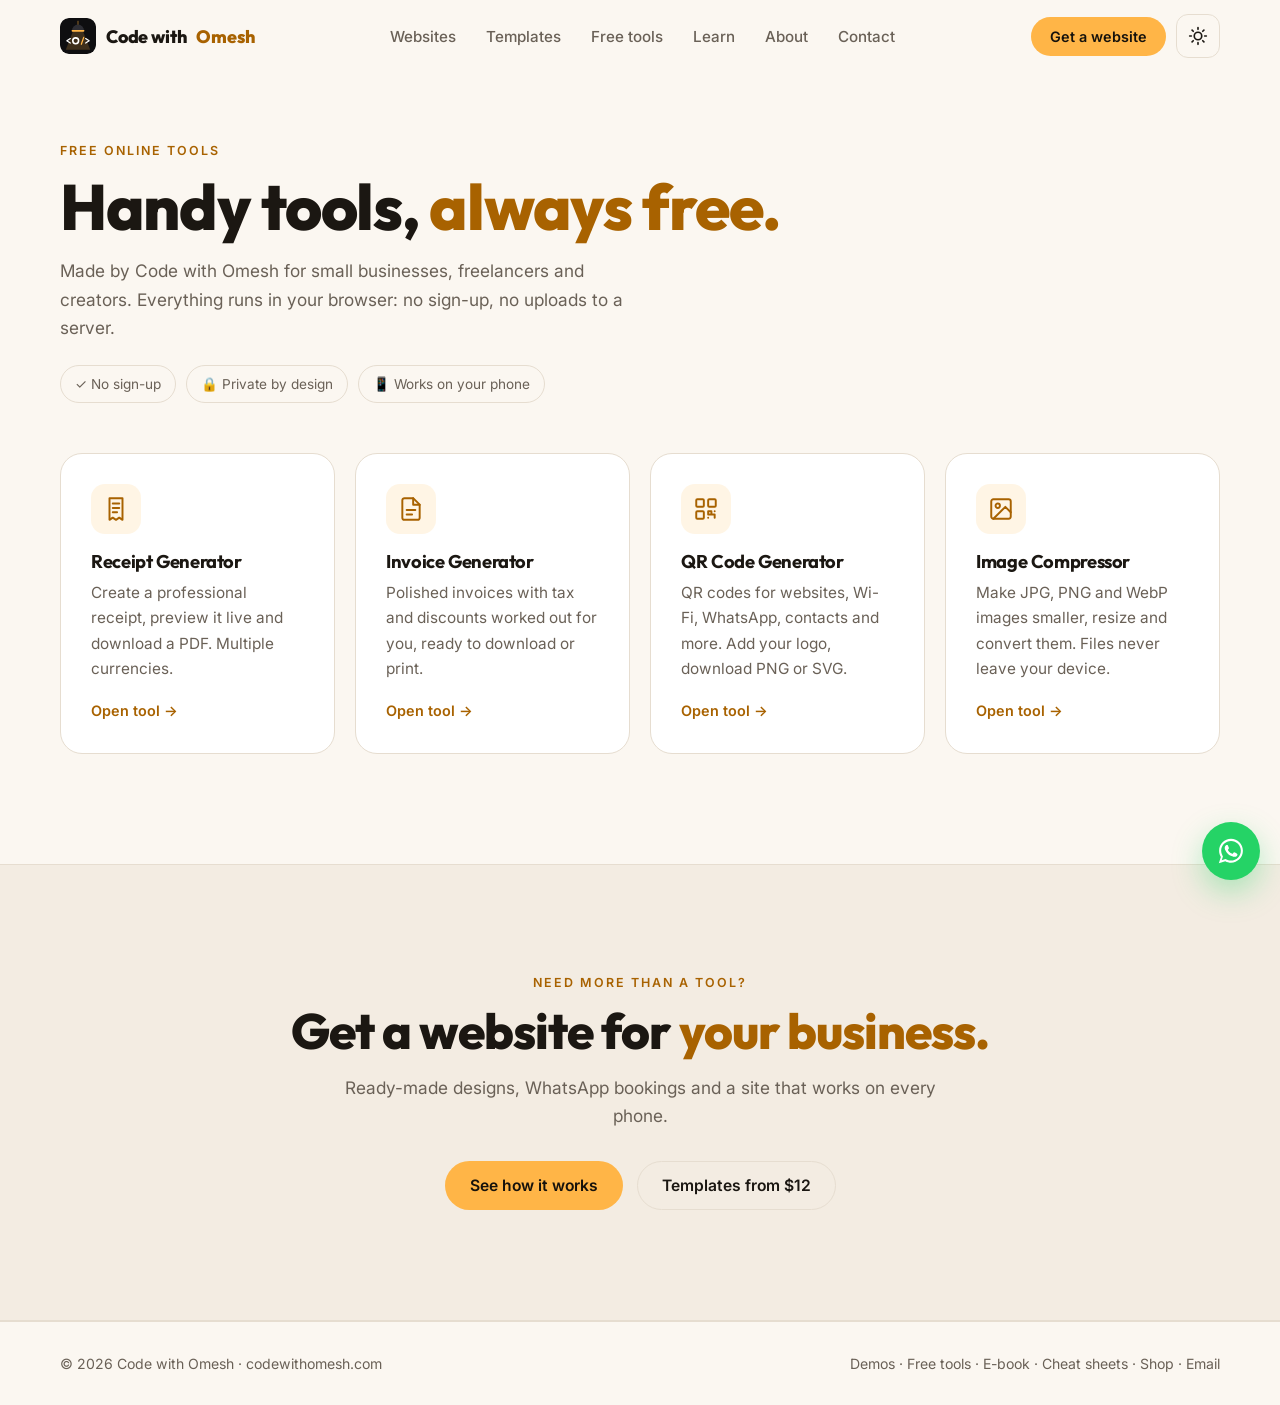
==== tools/index.html @ d41a7818 "Add Free tools section and /tools page Shared stylesheet and script for all pages (theme choice carr" ====
<!doctype html>
<html lang="en">
<head>
<meta charset="utf-8">
<meta name="viewport" content="width=device-width, initial-scale=1">
<title>Free Online Tools · Code with Omesh</title>
<meta name="description" content="Free online tools by Code with Omesh: receipt generator, invoice generator, QR code generator and image compressor. No sign-up, private by design.">
<link rel="canonical" href="https://codewithomesh.com/tools/">
<meta name="theme-color" content="#0E0E10">
<script src="/assets/theme-init.js"></script>
<link rel="icon" href="/assets/favicon.svg" type="image/svg+xml">
<link rel="icon" href="/assets/favicon-32.png" sizes="32x32" type="image/png">
<link rel="apple-touch-icon" href="/assets/apple-touch-icon-180.png">
<meta property="og:type" content="website">
<meta property="og:site_name" content="Code with Omesh">
<meta property="og:url" content="https://codewithomesh.com/tools/">
<meta property="og:title" content="Free Online Tools · Code with Omesh">
<meta property="og:description" content="Receipt, invoice and QR code generators and an image compressor. Free, no sign-up, private by design.">
<meta property="og:image" content="https://codewithomesh.com/assets/og-image.png">
<meta property="og:image:width" content="1200">
<meta property="og:image:height" content="630">
<meta name="twitter:card" content="summary_large_image">
<link rel="preconnect" href="https://fonts.googleapis.com">
<link rel="preconnect" href="https://fonts.gstatic.com" crossorigin>
<link href="https://fonts.googleapis.com/css2?family=Outfit:wght@500;600;700;800&family=Inter:wght@400;500;600&family=JetBrains+Mono:wght@700&display=swap" rel="stylesheet">
<link rel="stylesheet" href="/assets/site.css">
</head>
<body>

<header class="nav" id="nav">
  <div class="wrap">
    <a class="brand" href="/"><img src="/assets/logo-icon.svg" alt="" width="36" height="36">Code with <span class="amber">Omesh</span></a>
    <ul id="menu">
      <li><a href="/#websites">Websites</a></li>
      <li><a href="/#templates">Templates</a></li>
      <li><a href="/tools/" aria-current="page">Free tools</a></li>
      <li><a href="/#learn">Learn</a></li>
      <li><a href="/#about">About</a></li>
      <li><a href="/#contact">Contact</a></li>
    </ul>
    <div class="nav-end">
      <a class="btn primary" href="https://wa.me/94707002554?text=Hi%20Omesh!%20I'd%20like%20a%20website." target="_blank" rel="noopener">Get a website</a>
      <button class="theme-btn" id="themeBtn" type="button" aria-label="Switch to light mode">
        <svg class="moon" viewBox="0 0 24 24" fill="none" stroke="currentColor" stroke-width="2" stroke-linecap="round" stroke-linejoin="round"><path d="M21 12.8A9 9 0 1 1 11.2 3a7 7 0 0 0 9.8 9.8z"/></svg>
        <svg class="sun" viewBox="0 0 24 24" fill="none" stroke="currentColor" stroke-width="2" stroke-linecap="round"><circle cx="12" cy="12" r="4.5"/><path d="M12 2v2M12 20v2M4.9 4.9l1.4 1.4M17.7 17.7l1.4 1.4M2 12h2M20 12h2M4.9 19.1l1.4-1.4M17.7 6.3l1.4-1.4"/></svg>
      </button>
      <button class="burger" id="burger" aria-label="Open menu" aria-expanded="false" aria-controls="menu">☰</button>
    </div>
  </div>
</header>

<main id="top">
<section class="page-head">
  <div class="wrap">
    <div class="eyebrow">Free online tools</div>
    <h1>Handy tools, <span class="amber">always free.</span></h1>
    <p class="lead">Made by Code with Omesh for small businesses, freelancers and creators. Everything runs in your browser: no sign-up, no uploads to a server.</p>
    <div class="badges"><span class="chip">✓ No sign-up</span><span class="chip">🔒 Private by design</span><span class="chip">📱 Works on your phone</span></div>
  </div>
</section>
<section style="padding-top:20px">
  <div class="wrap">
    <div class="grid4" style="margin-top:0">
      <a class="card tool reveal" href="/tools/receipt-generator/" style="transition-delay:0.00s">
        <div class="ic"><svg viewBox="0 0 24 24" fill="none" stroke="currentColor" stroke-width="1.8" stroke-linecap="round" stroke-linejoin="round"><path d="M6 2h12v20l-3-2-3 2-3-2-3 2z"/><path d="M9 7h6M9 11h6M9 15h4"/></svg></div>
        <h3>Receipt Generator</h3><p>Create a professional receipt, preview it live and download a PDF. Multiple currencies.</p><span class="go">Open tool →</span>
      </a>
      <a class="card tool reveal" href="/tools/invoice-generator/" style="transition-delay:0.06s">
        <div class="ic"><svg viewBox="0 0 24 24" fill="none" stroke="currentColor" stroke-width="1.8" stroke-linecap="round" stroke-linejoin="round"><path d="M14 2H6a2 2 0 0 0-2 2v16a2 2 0 0 0 2 2h12a2 2 0 0 0 2-2V8z"/><path d="M14 2v6h6M8 13h8M8 17h5"/></svg></div>
        <h3>Invoice Generator</h3><p>Polished invoices with tax and discounts worked out for you, ready to download or print.</p><span class="go">Open tool →</span>
      </a>
      <a class="card tool reveal" href="/tools/qr-code-generator/" style="transition-delay:0.12s">
        <div class="ic"><svg viewBox="0 0 24 24" fill="none" stroke="currentColor" stroke-width="1.8" stroke-linecap="round" stroke-linejoin="round"><rect x="3" y="3" width="7" height="7" rx="1"/><rect x="14" y="3" width="7" height="7" rx="1"/><rect x="3" y="14" width="7" height="7" rx="1"/><path d="M14 14h3v3h-3zM20 14v.01M14 20h.01M17 17h3v3"/></svg></div>
        <h3>QR Code Generator</h3><p>QR codes for websites, Wi-Fi, WhatsApp, contacts and more. Add your logo, download PNG or SVG.</p><span class="go">Open tool →</span>
      </a>
      <a class="card tool reveal" href="/tools/image-compressor/" style="transition-delay:0.18s">
        <div class="ic"><svg viewBox="0 0 24 24" fill="none" stroke="currentColor" stroke-width="1.8" stroke-linecap="round" stroke-linejoin="round"><rect x="3" y="3" width="18" height="18" rx="2"/><circle cx="9" cy="9" r="2"/><path d="m21 15-5-5L5 21"/></svg></div>
        <h3>Image Compressor</h3><p>Make JPG, PNG and WebP images smaller, resize and convert them. Files never leave your device.</p><span class="go">Open tool →</span>
      </a>
    </div>
  </div>
</section>
<section class="alt" style="text-align:center">
  <div class="wrap">
    <div class="eyebrow">Need more than a tool?</div>
    <h2>Get a website for <span class="amber">your business.</span></h2>
    <p class="lead" style="margin-inline:auto">Ready-made designs, WhatsApp bookings and a site that works on every phone.</p>
    <div style="display:flex;gap:14px;justify-content:center;flex-wrap:wrap;margin-top:30px">
      <a class="btn primary" href="/#websites">See how it works</a>
      <a class="btn ghost" href="/#templates">Templates from $12</a>
    </div>
  </div>
</section>
</main>

<footer>
  <div class="wrap">
    <span>© <span id="yr">2026</span> Code with Omesh · codewithomesh.com</span>
    <span><a href="https://templates.codewithomesh.com/">Demos</a> · <a href="/tools/">Free tools</a> · <a href="/#ebook">E-book</a> · <a href="/#cheat-sheets">Cheat sheets</a> · <a href="https://codewithomesh.gumroad.com/">Shop</a> · <a href="mailto:codewithomesh@gmail.com">Email</a></span>
  </div>
</footer>

<a class="fab" href="https://wa.me/94707002554?text=Hi%20Omesh!" target="_blank" rel="noopener" aria-label="Chat on WhatsApp"><svg viewBox="0 0 32 32"><path fill="#fff" d="M16 3C9 3 3.3 8.6 3.3 15.6c0 2.4.7 4.7 1.9 6.7L3 29l6.9-2.2c1.9 1 4 1.6 6.1 1.6 7 0 12.7-5.7 12.7-12.7S23 3 16 3zm0 23.2c-1.9 0-3.8-.5-5.4-1.5l-.4-.2-4.1 1.3 1.3-4-.3-.4a10.4 10.4 0 0 1-1.6-5.6C5.5 9.9 10.2 5.3 16 5.3s10.5 4.6 10.5 10.4S21.8 26.2 16 26.2zm5.8-7.8c-.3-.2-1.9-.9-2.2-1-.3-.1-.5-.2-.7.2-.2.3-.8 1-1 1.2-.2.2-.4.2-.7.1-.3-.2-1.3-.5-2.6-1.6-1-.9-1.6-1.9-1.8-2.2-.2-.3 0-.5.1-.7l.5-.6c.2-.2.2-.3.3-.6.1-.2 0-.4 0-.6l-1-2.4c-.3-.6-.5-.5-.7-.5h-.6c-.2 0-.6.1-.9.4-.3.3-1.2 1.1-1.2 2.8s1.2 3.2 1.4 3.5c.2.2 2.4 3.6 5.7 5 .8.3 1.4.5 1.9.7.8.2 1.5.2 2.1.1.6-.1 1.9-.8 2.2-1.5.3-.8.3-1.4.2-1.5-.1-.2-.3-.3-.6-.4z"/></svg></a>

<script src="/assets/site.js"></script>
</body>
</html>
---- assets/site.css ----
/* Code with Omesh: shared styles for codewithomesh.com and /tools/ */
/* Dark is the default; light comes from the visitor's device setting or the ☀️/🌙 toggle */
:root {
  color-scheme: dark;
  --bg: #0E0E10; --bg2: #151518; --card: #1A1A1F; --line: #2A2A31; --line-strong: #3A3A44;
  --ink: #F6F3EE; --muted: #A9A49C; --amber: #FFB547; --deep: #F2A93B; --cream: #FFF4DC;
  --accent: #FFB547; --teal: #2EC4B6; --nav-bg: rgba(14,14,16,.82); --lamp-ink: #FFFFFF;
  --shadow: 0 40px 80px rgba(0,0,0,.55);
  --display: "Outfit", system-ui, sans-serif; --sans: "Inter", system-ui, sans-serif;
}
@media (prefers-color-scheme: light) {
  :root:not([data-theme="dark"]) {
    color-scheme: light;
    --bg: #FBF7F1; --bg2: #F3ECE2; --card: #FFFFFF; --line: #E6DDD0; --line-strong: #CFC3B2;
    --ink: #1B1712; --muted: #6A6157; --accent: #A86200; --teal: #0B7F75; --nav-bg: rgba(251,247,241,.86); --lamp-ink: #1B1712;
    --shadow: 0 30px 60px rgba(60,40,10,.22);
  }
}
:root[data-theme="light"] {
  color-scheme: light;
  --bg: #FBF7F1; --bg2: #F3ECE2; --card: #FFFFFF; --line: #E6DDD0; --line-strong: #CFC3B2;
  --ink: #1B1712; --muted: #6A6157; --accent: #A86200; --teal: #0B7F75; --nav-bg: rgba(251,247,241,.86); --lamp-ink: #1B1712;
  --shadow: 0 30px 60px rgba(60,40,10,.22);
}
* { box-sizing: border-box; margin: 0; }
html { scroll-behavior: smooth; }
body { background: var(--bg); color: var(--ink); font: 400 1rem/1.65 var(--sans); -webkit-font-smoothing: antialiased; overflow-x: hidden; }
a { color: inherit; }
img { display: block; max-width: 100%; height: auto; }
.wrap { width: min(1160px, 100% - 40px); margin-inline: auto; }
h1, h2, h3 { font-family: var(--display); line-height: 1.08; letter-spacing: -.02em; }
h2 { font-size: clamp(2rem, 4.6vw, 3.1rem); font-weight: 800; }
.eyebrow { font: 600 .78rem var(--sans); letter-spacing: .16em; text-transform: uppercase; color: var(--accent); margin-bottom: 14px; }
.lead { color: var(--muted); font-size: 1.08rem; max-width: 600px; margin-top: 16px; }
.amber { color: var(--accent); }
section { padding: 110px 0; overflow-x: clip; }
.btn { display: inline-flex; align-items: center; gap: 10px; padding: 14px 24px; border-radius: 40px; font: 600 .98rem var(--sans); text-decoration: none; border: 1.5px solid transparent; transition: transform .2s, background .2s, border-color .2s; cursor: pointer; }
.btn:hover { transform: translateY(-2px); }
.btn.primary { background: var(--amber); color: #16120C; }
.btn.primary:hover { background: #FFC46C; }
.btn.ghost { border-color: var(--line); color: var(--ink); }
.btn.ghost:hover { border-color: var(--amber); }
.btn.wa { background: #25D366; color: #06210F; }
.btn svg { width: 18px; height: 18px; flex: none; }

/* nav */
header.nav { position: sticky; top: 0; z-index: 50; background: var(--nav-bg); backdrop-filter: blur(12px); -webkit-backdrop-filter: blur(12px); border-bottom: 1px solid transparent; transition: border-color .3s; }
header.nav.scrolled { border-color: var(--line); }
.nav .wrap { display: flex; align-items: center; justify-content: space-between; height: 72px; gap: 20px; }
.brand { display: flex; align-items: center; gap: 10px; font: 800 1.12rem var(--display); text-decoration: none; letter-spacing: -.01em; white-space: nowrap; }
.brand img { width: 36px; height: 36px; border-radius: 9px; }
.nav ul { display: flex; gap: 30px; list-style: none; padding: 0; }
.nav ul a { text-decoration: none; color: var(--muted); font-weight: 500; font-size: .95rem; transition: color .2s; }
.nav ul a:hover { color: var(--ink); }
.nav .btn { padding: 10px 18px; font-size: .9rem; }
.theme-btn { background: none; border: 1px solid var(--line); color: var(--ink); width: 44px; height: 44px; border-radius: 12px; cursor: pointer; display: grid; place-items: center; flex: none; transition: border-color .2s; }
.theme-btn:hover { border-color: var(--accent); }
.theme-btn svg { width: 20px; height: 20px; }
.theme-btn .sun { display: none; }
:root[data-theme="light"] .theme-btn .sun { display: block; } :root[data-theme="light"] .theme-btn .moon { display: none; }
.nav-end { display: flex; align-items: center; gap: 10px; }
.burger { display: none; background: none; border: 1px solid var(--line); color: var(--ink); width: 44px; height: 44px; border-radius: 12px; font-size: 1.2rem; cursor: pointer; }

/* hero */
.hero { padding: 70px 0 90px; position: relative; }
.hero .wrap { display: grid; grid-template-columns: 1.05fr .95fr; gap: 40px; align-items: center; }
.hero h1 { font-size: clamp(2.7rem, 6.6vw, 5rem); font-weight: 800; }
.hero .lead { font-size: 1.15rem; }
.hero .actions { display: flex; gap: 14px; flex-wrap: wrap; margin-top: 34px; }
.hero .chips { display: flex; gap: 10px; flex-wrap: wrap; margin-top: 34px; }
.chip { border: 1px solid var(--line); padding: 7px 14px; border-radius: 30px; font-size: .85rem; color: var(--muted); }
.lamp { position: relative; width: 100%; max-width: 500px; margin-inline: auto; aspect-ratio: 1; }
.lamp svg { width: 100%; height: 100%; overflow: visible; }
.lamp .w { stroke: var(--lamp-ink); }
.lamp .beam { transform-origin: 400px 244px; animation: glow 5s ease-in-out infinite; }
@keyframes glow { 0%, 100% { opacity: .92; } 50% { opacity: 1; } 52% { opacity: .78; } 54% { opacity: 1; } }

/* cards & grids */
.grid3 { display: grid; grid-template-columns: repeat(3, minmax(0, 1fr)); gap: 22px; margin-top: 50px; }
.card { background: var(--card); border: 1px solid var(--line); border-radius: 22px; padding: 30px; }
.card h3 { font-size: 1.3rem; margin: 18px 0 8px; }
.card p { color: var(--muted); font-size: .96rem; }
.ic { width: 50px; height: 50px; border-radius: 14px; display: grid; place-items: center; background: rgba(255,181,71,.14); color: var(--accent); font-size: 1.4rem; }
.steps { counter-reset: s; }
.steps .card h3::before { counter-increment: s; content: "0" counter(s); display: block; font: 700 .85rem "JetBrains Mono", monospace; color: var(--accent); margin-bottom: 10px; }
.split { display: flex; justify-content: space-between; align-items: flex-end; gap: 30px; flex-wrap: wrap; }
.alt { background: var(--bg2); border-block: 1px solid var(--line); }

/* templates */
.tpl { background: var(--card); border: 1px solid var(--line); border-radius: 20px; overflow: hidden; display: flex; flex-direction: column; transition: transform .35s, border-color .3s; }
.tpl:hover { transform: translateY(-6px); border-color: var(--line-strong); }
.tpl img { aspect-ratio: 16/9; width: 100%; object-fit: cover; }
.tpl .body { padding: 20px 22px 22px; display: flex; flex-direction: column; gap: 4px; flex: 1; }
.tpl h3 { font-size: 1.15rem; }
.tpl p { color: var(--muted); font-size: .9rem; }
.tpl .row { display: flex; gap: 10px; margin-top: auto; padding-top: 16px; }
.tpl .row a { flex: 1; justify-content: center; padding: 11px 14px; font-size: .88rem; }

/* free tools */
.grid4 { display: grid; grid-template-columns: repeat(4, minmax(0, 1fr)); gap: 20px; margin-top: 50px; }
.tool { text-decoration: none; display: flex; flex-direction: column; transition: transform .35s, border-color .3s; }
.tool:hover { transform: translateY(-6px); border-color: var(--accent); }
.tool h3 { font-size: 1.15rem; }
.tool .ic svg { width: 26px; height: 26px; }
.tool .go { margin-top: auto; padding-top: 18px; font-weight: 600; font-size: .9rem; color: var(--accent); }
.badges { display: flex; gap: 10px; flex-wrap: wrap; margin-top: 22px; }
.page-head { padding: 70px 0 30px; }
.page-head h1 { font-size: clamp(2.4rem, 6vw, 4rem); font-weight: 800; }
@media (max-width: 1060px) { .grid4 { grid-template-columns: repeat(2, minmax(0, 1fr)); } }
@media (max-width: 560px) { .grid4 { grid-template-columns: 1fr; } }

/* book */
.book { display: grid; grid-template-columns: .8fr 1.2fr; gap: 60px; align-items: center; }
.book .cover { position: relative; max-width: 380px; margin-inline: auto; }
.book .cover img { border-radius: 10px; box-shadow: var(--shadow), 0 0 0 1px rgba(127,127,127,.12); transform: rotate(-3deg); transition: transform .4s; }
.book .cover:hover img { transform: rotate(0); }
.book .cover::before { content: ""; position: absolute; inset: -12% 0 10%; background: radial-gradient(circle at 50% 30%, rgba(255,181,71,.28), transparent 65%); z-index: -1; }
.book ul { list-style: none; padding: 0; margin: 24px 0 30px; display: grid; gap: 10px; }
.book li { display: flex; gap: 12px; color: var(--muted); }
.book li::before { content: "✓"; color: var(--accent); font-weight: 700; }
.price { font: 800 2.2rem var(--display); }
.price small { font: 500 .95rem var(--sans); color: var(--muted); margin-left: 8px; }

/* learn: e-book (amber) + cheat sheets (teal) */
.learn-head { text-align: center; margin-bottom: 70px; }
.learn-head .lead { margin-inline: auto; }
.book + .book { margin-top: 110px; }
.book.flip .cover { order: 2; }
.teal { color: var(--teal); white-space: nowrap; }
.book.sheets .eyebrow { color: var(--teal); }
.book.sheets li::before { color: var(--teal); }
.book.sheets .cover::before { background: radial-gradient(circle at 50% 30%, rgba(46,196,182,.24), transparent 65%); }
.book.sheets .btn.primary { background: #2EC4B6; color: #06201D; }
.book.sheets .btn.primary:hover { background: #4FD3C7; }
.book.sheets .btn.ghost:hover { border-color: #2EC4B6; }
.buy-row { display: flex; align-items: center; gap: 24px; flex-wrap: wrap; }
.buy-row .btns { display: flex; gap: 12px; flex-wrap: wrap; }

/* about */
.about { display: grid; grid-template-columns: auto 1fr; gap: 50px; align-items: center; }
.about .badge { width: 200px; height: 200px; border-radius: 40px; background: var(--card); border: 1px solid var(--line); display: grid; place-items: center; }
.about .badge img { width: 130px; height: 130px; border-radius: 28px; }
.about p { color: var(--muted); margin-top: 14px; max-width: 680px; }

/* contact */
.contact { text-align: center; background: radial-gradient(ellipse at 50% 0%, rgba(255,181,71,.16), transparent 60%), var(--bg2); border-top: 1px solid var(--line); }
.contact .lead { margin-inline: auto; }
.contact .actions { display: flex; gap: 14px; justify-content: center; flex-wrap: wrap; margin-top: 34px; }
.socials { display: flex; gap: 12px; justify-content: center; margin-top: 30px; flex-wrap: wrap; }
.socials a { display: inline-flex; align-items: center; gap: 8px; padding: 10px 16px; border: 1px solid var(--line); border-radius: 30px; text-decoration: none; color: var(--muted); font-size: .9rem; transition: color .2s, border-color .2s; }
.socials a:hover { color: var(--ink); border-color: var(--amber); }
.socials svg { width: 17px; height: 17px; }
footer { border-top: 1px solid var(--line); padding: 30px 0; color: var(--muted); font-size: .88rem; }
footer .wrap { display: flex; justify-content: space-between; gap: 16px; flex-wrap: wrap; }
footer a { text-decoration: none; } footer a:hover { color: var(--ink); }

.fab { position: fixed; right: 20px; bottom: 20px; z-index: 60; width: 58px; height: 58px; border-radius: 50%; background: #25D366; display: grid; place-items: center; box-shadow: 0 12px 30px rgba(37,211,102,.35); transition: transform .2s; }
.fab:hover { transform: scale(1.07); }
.fab svg { width: 30px; height: 30px; }

.reveal { opacity: 0; transform: translateY(24px); transition: opacity .8s, transform .8s cubic-bezier(.2,.7,.2,1); }
.reveal.in { opacity: 1; transform: none; }

@media (max-width: 960px) {
  .hero .wrap, .book { grid-template-columns: 1fr; }
  .book.flip .cover { order: 0; }
  .book + .book { margin-top: 80px; }
  .hero { padding-top: 30px; }
  .lamp { max-width: 340px; order: -1; margin-bottom: -30px; }
  .grid3 { grid-template-columns: repeat(2, minmax(0, 1fr)); }
  .about { grid-template-columns: 1fr; text-align: center; } .about .badge { margin-inline: auto; } .about p { margin-inline: auto; }
}
@media (max-width: 760px) {
  .nav ul, .nav .nav-end .btn { display: none; }
  .burger { display: block; }
  .nav.open ul { display: flex; flex-direction: column; position: absolute; top: 72px; left: 0; right: 0; background: var(--bg); border-bottom: 1px solid var(--line); padding: 10px 20px 22px; gap: 0; }
  .nav.open ul a { display: block; padding: 14px 0; font-size: 1.1rem; color: var(--ink); border-bottom: 1px solid var(--line); }
  section { padding: 80px 0; }
  .grid3 { grid-template-columns: 1fr; }
}
@media (prefers-reduced-motion: reduce) { .reveal { opacity: 1; transform: none; transition: none; } .lamp .beam { animation: none; } html { scroll-behavior: auto; } }
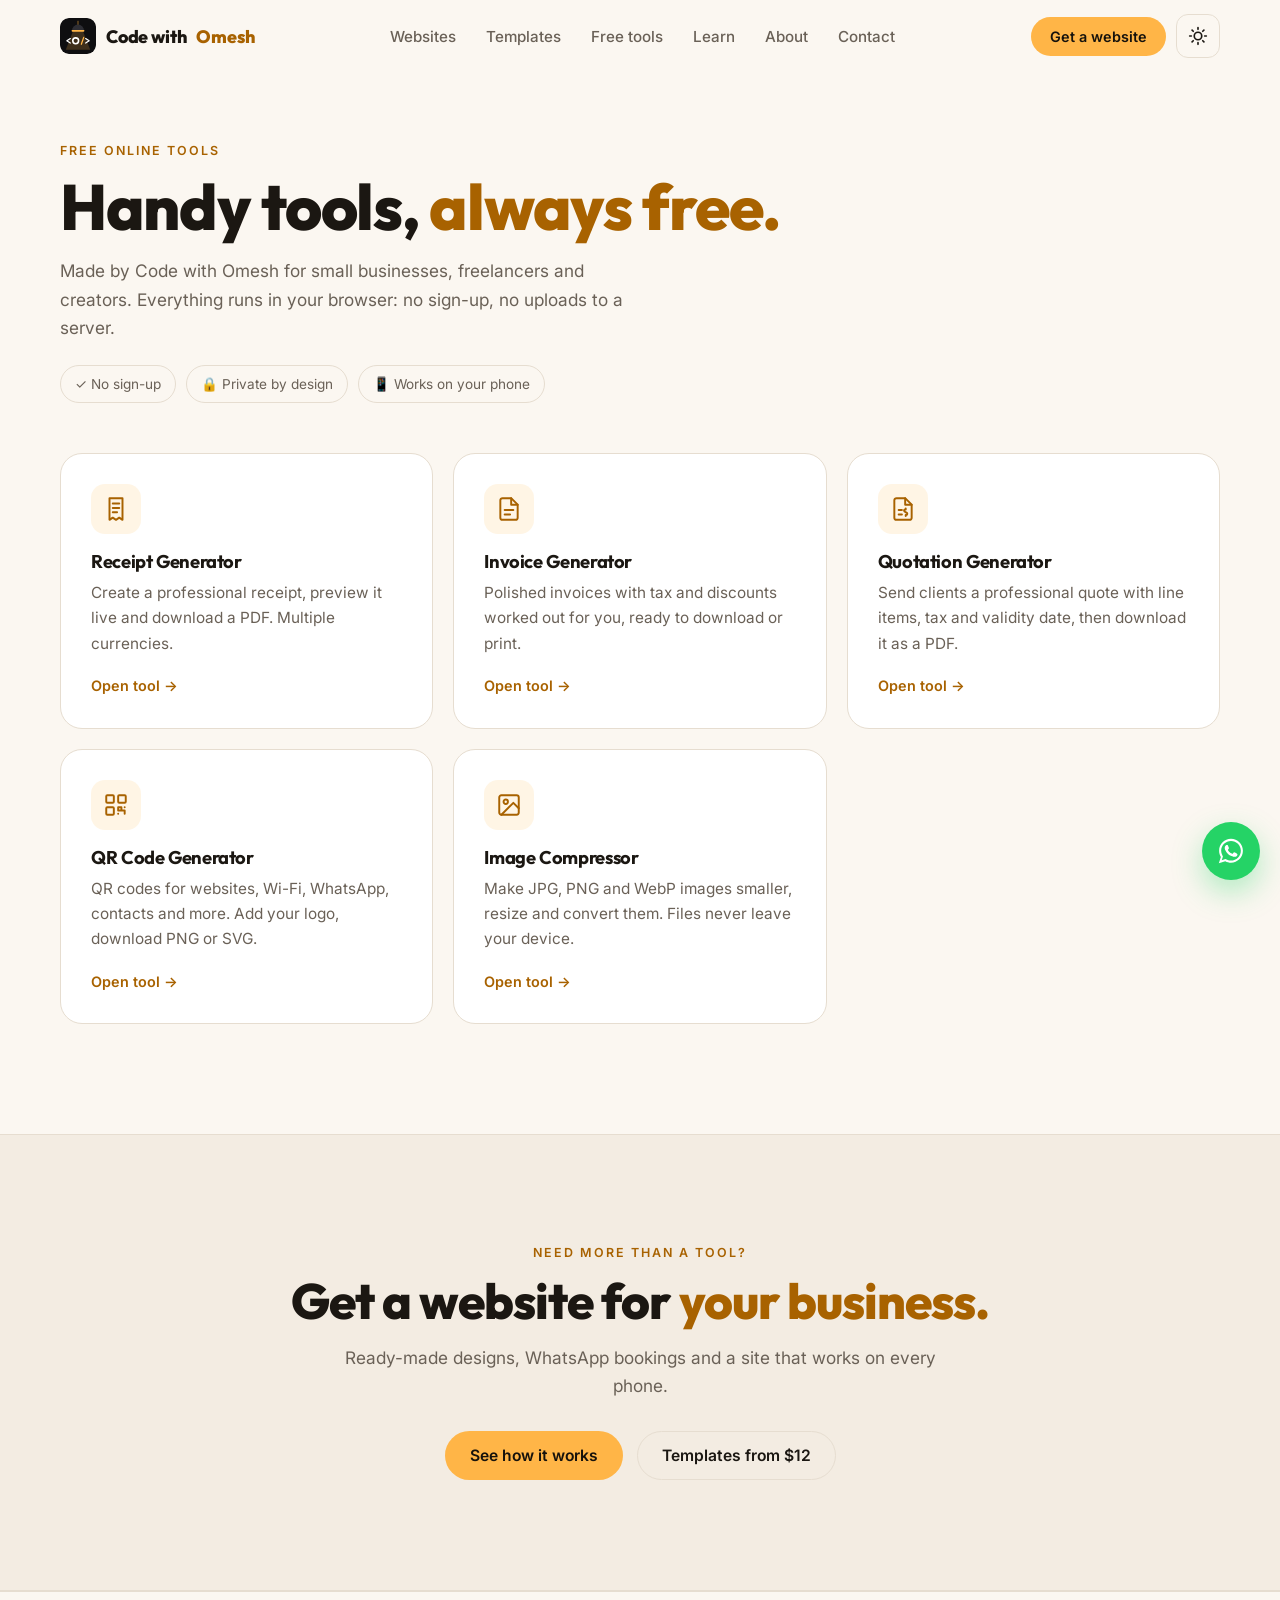
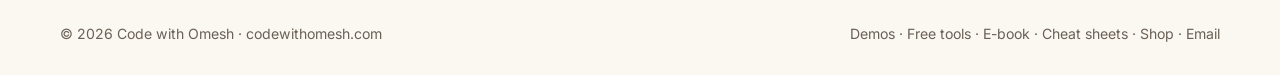
==== commit 5060f635: "Add Quotation Generator to the Free tools section and /tools page Co-Authored-By: Claude Opus 5.5 <n" ====
--- a/tools/index.html
+++ b/tools/index.html
@@ -4,7 +4,7 @@
 <meta charset="utf-8">
 <meta name="viewport" content="width=device-width, initial-scale=1">
 <title>Free Online Tools · Code with Omesh</title>
-<meta name="description" content="Free online tools by Code with Omesh: receipt generator, invoice generator, QR code generator and image compressor. No sign-up, private by design.">
+<meta name="description" content="Free online tools by Code with Omesh: receipt, invoice and quotation generators, a QR code generator and an image compressor. No sign-up, private by design.">
 <link rel="canonical" href="https://codewithomesh.com/tools/">
 <meta name="theme-color" content="#0E0E10">
 <script src="/assets/theme-init.js"></script>
@@ -15,7 +15,7 @@
 <meta property="og:site_name" content="Code with Omesh">
 <meta property="og:url" content="https://codewithomesh.com/tools/">
 <meta property="og:title" content="Free Online Tools · Code with Omesh">
-<meta property="og:description" content="Receipt, invoice and QR code generators and an image compressor. Free, no sign-up, private by design.">
+<meta property="og:description" content="Receipt, invoice, quotation and QR code generators and an image compressor. Free, no sign-up, private by design.">
 <meta property="og:image" content="https://codewithomesh.com/assets/og-image.png">
 <meta property="og:image:width" content="1200">
 <meta property="og:image:height" content="630">
@@ -69,6 +69,10 @@
         <div class="ic"><svg viewBox="0 0 24 24" fill="none" stroke="currentColor" stroke-width="1.8" stroke-linecap="round" stroke-linejoin="round"><path d="M14 2H6a2 2 0 0 0-2 2v16a2 2 0 0 0 2 2h12a2 2 0 0 0 2-2V8z"/><path d="M14 2v6h6M8 13h8M8 17h5"/></svg></div>
         <h3>Invoice Generator</h3><p>Polished invoices with tax and discounts worked out for you, ready to download or print.</p><span class="go">Open tool →</span>
       </a>
+      <a class="card tool reveal" href="/tools/quotation-generator/" style="transition-delay:0.12s">
+        <div class="ic"><svg viewBox="0 0 24 24" fill="none" stroke="currentColor" stroke-width="1.8" stroke-linecap="round" stroke-linejoin="round"><path d="M14 2H6a2 2 0 0 0-2 2v16a2 2 0 0 0 2 2h12a2 2 0 0 0 2-2V8z"/><path d="M14 2v6h6"/><path d="M8 13h3M8 17h3M14.5 12.5c-1 0-1.5.5-1.5 1.2s.6 1 1.5 1.3 1.5.6 1.5 1.3-.5 1.2-1.5 1.2M14.5 11.5v1M14.5 17.5v1"/></svg></div>
+        <h3>Quotation Generator</h3><p>Send clients a professional quote with line items, tax and validity date, then download it as a PDF.</p><span class="go">Open tool →</span>
+      </a>
       <a class="card tool reveal" href="/tools/qr-code-generator/" style="transition-delay:0.12s">
         <div class="ic"><svg viewBox="0 0 24 24" fill="none" stroke="currentColor" stroke-width="1.8" stroke-linecap="round" stroke-linejoin="round"><rect x="3" y="3" width="7" height="7" rx="1"/><rect x="14" y="3" width="7" height="7" rx="1"/><rect x="3" y="14" width="7" height="7" rx="1"/><path d="M14 14h3v3h-3zM20 14v.01M14 20h.01M17 17h3v3"/></svg></div>
         <h3>QR Code Generator</h3><p>QR codes for websites, Wi-Fi, WhatsApp, contacts and more. Add your logo, download PNG or SVG.</p><span class="go">Open tool →</span>
--- a/assets/site.css
+++ b/assets/site.css
@@ -97,7 +97,7 @@
 .tpl .row a { flex: 1; justify-content: center; padding: 11px 14px; font-size: .88rem; }
 
 /* free tools */
-.grid4 { display: grid; grid-template-columns: repeat(4, minmax(0, 1fr)); gap: 20px; margin-top: 50px; }
+.grid4 { display: grid; grid-template-columns: repeat(3, minmax(0, 1fr)); gap: 20px; margin-top: 50px; }
 .tool { text-decoration: none; display: flex; flex-direction: column; transition: transform .35s, border-color .3s; }
 .tool:hover { transform: translateY(-6px); border-color: var(--accent); }
 .tool h3 { font-size: 1.15rem; }
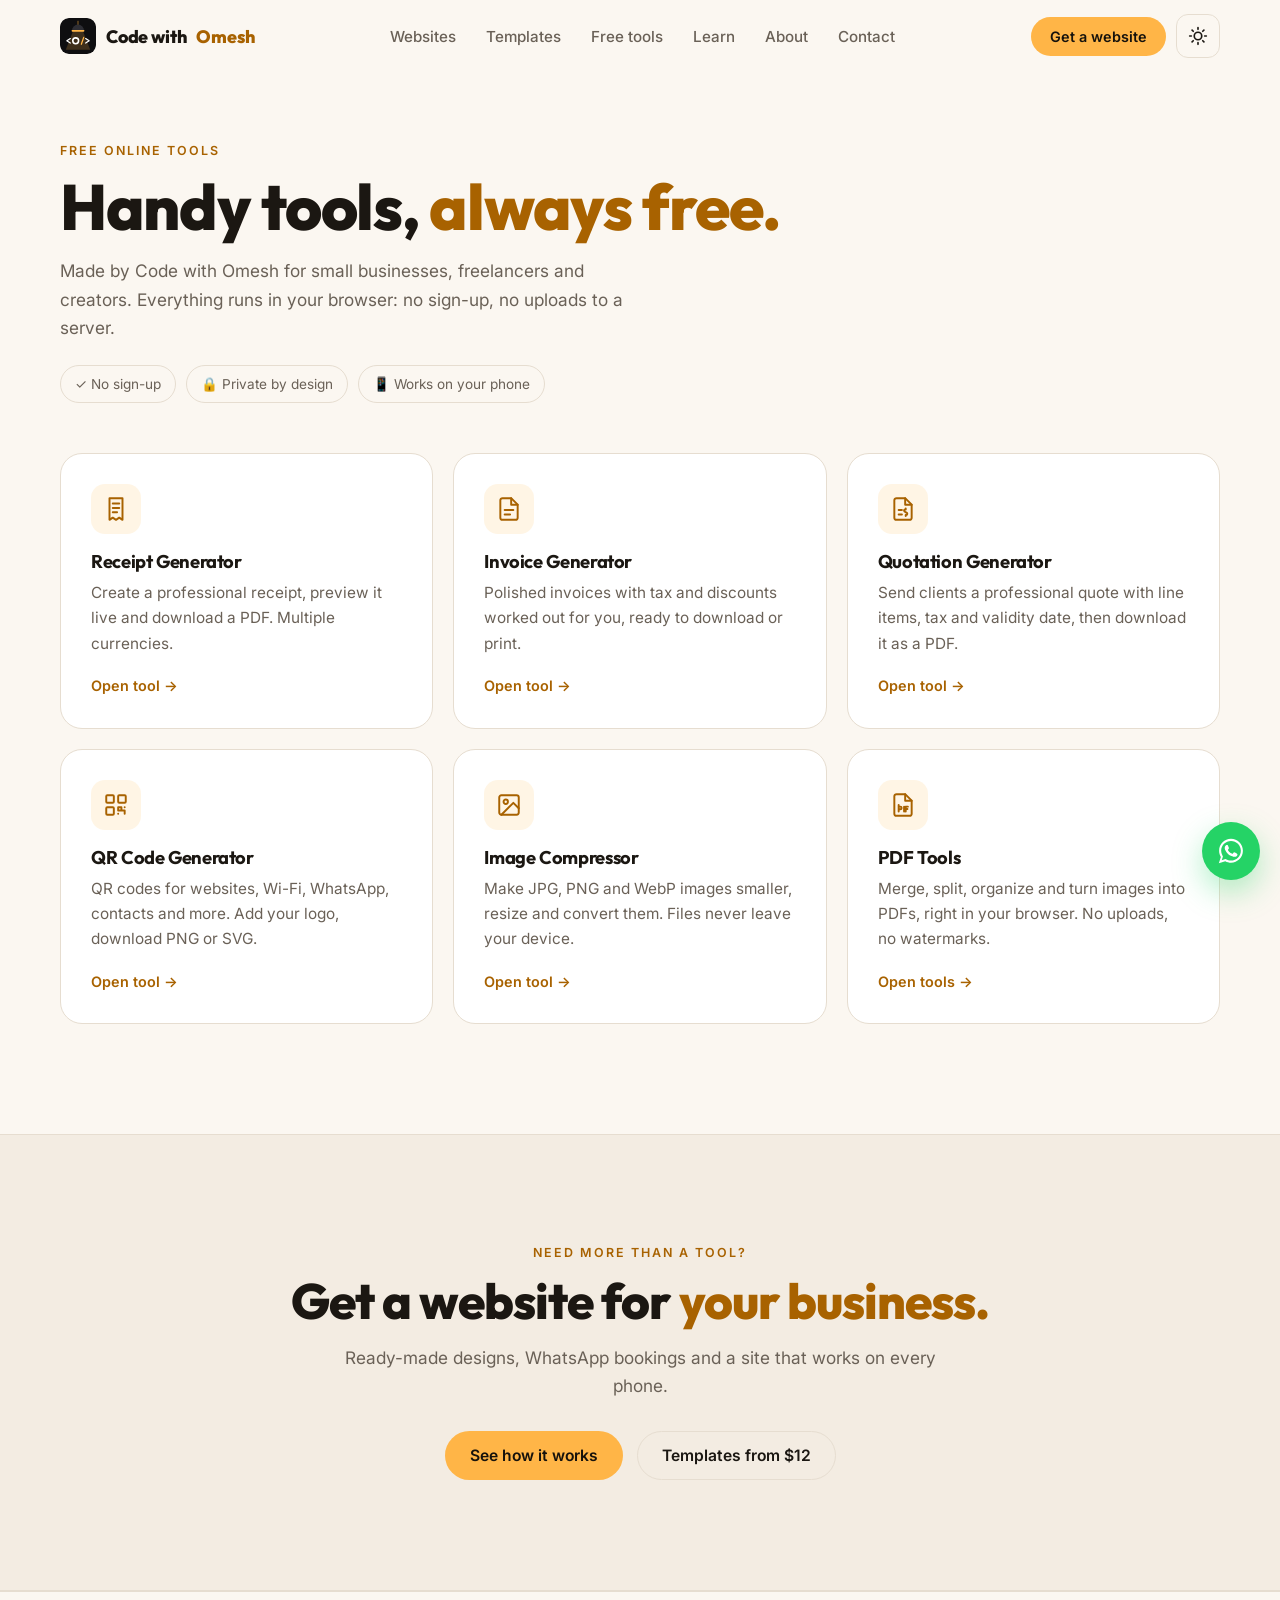
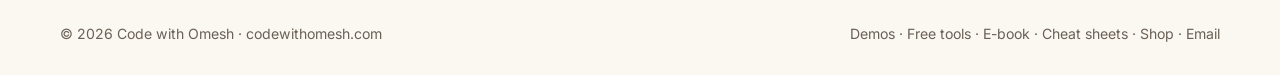
==== commit b737739a: "Add PDF Tools to the Free tools section and /tools page Co-Authored-By: Claude Opus 5.5 <noreply@ant" ====
--- a/tools/index.html
+++ b/tools/index.html
@@ -4,7 +4,7 @@
 <meta charset="utf-8">
 <meta name="viewport" content="width=device-width, initial-scale=1">
 <title>Free Online Tools · Code with Omesh</title>
-<meta name="description" content="Free online tools by Code with Omesh: receipt, invoice and quotation generators, a QR code generator and an image compressor. No sign-up, private by design.">
+<meta name="description" content="Free online tools by Code with Omesh: receipt, invoice and quotation generators, a QR code generator, an image compressor and PDF tools. No sign-up, private by design.">
 <link rel="canonical" href="https://codewithomesh.com/tools/">
 <meta name="theme-color" content="#0E0E10">
 <script src="/assets/theme-init.js"></script>
@@ -15,7 +15,7 @@
 <meta property="og:site_name" content="Code with Omesh">
 <meta property="og:url" content="https://codewithomesh.com/tools/">
 <meta property="og:title" content="Free Online Tools · Code with Omesh">
-<meta property="og:description" content="Receipt, invoice, quotation and QR code generators and an image compressor. Free, no sign-up, private by design.">
+<meta property="og:description" content="Receipt, invoice, quotation and QR code generators, an image compressor and PDF tools. Free, no sign-up, private by design.">
 <meta property="og:image" content="https://codewithomesh.com/assets/og-image.png">
 <meta property="og:image:width" content="1200">
 <meta property="og:image:height" content="630">
@@ -81,6 +81,10 @@
         <div class="ic"><svg viewBox="0 0 24 24" fill="none" stroke="currentColor" stroke-width="1.8" stroke-linecap="round" stroke-linejoin="round"><rect x="3" y="3" width="18" height="18" rx="2"/><circle cx="9" cy="9" r="2"/><path d="m21 15-5-5L5 21"/></svg></div>
         <h3>Image Compressor</h3><p>Make JPG, PNG and WebP images smaller, resize and convert them. Files never leave your device.</p><span class="go">Open tool →</span>
       </a>
+      <a class="card tool reveal" href="/tools/pdf-tools/" style="transition-delay:0.12s">
+        <div class="ic"><svg viewBox="0 0 24 24" fill="none" stroke="currentColor" stroke-width="1.8" stroke-linecap="round" stroke-linejoin="round"><path d="M14 2H6a2 2 0 0 0-2 2v16a2 2 0 0 0 2 2h12a2 2 0 0 0 2-2V8z"/><path d="M14 2v6h6"/><path d="M8 13.5h1.5a1.25 1.25 0 0 1 0 2.5H8v-4M8 18v-2"/><path d="M13 13.5v4.5M16.5 13.5H14.5v4.5M14.5 15.75h1.6"/></svg></div>
+        <h3>PDF Tools</h3><p>Merge, split, organize and turn images into PDFs, right in your browser. No uploads, no watermarks.</p><span class="go">Open tools →</span>
+      </a>
     </div>
   </div>
 </section>
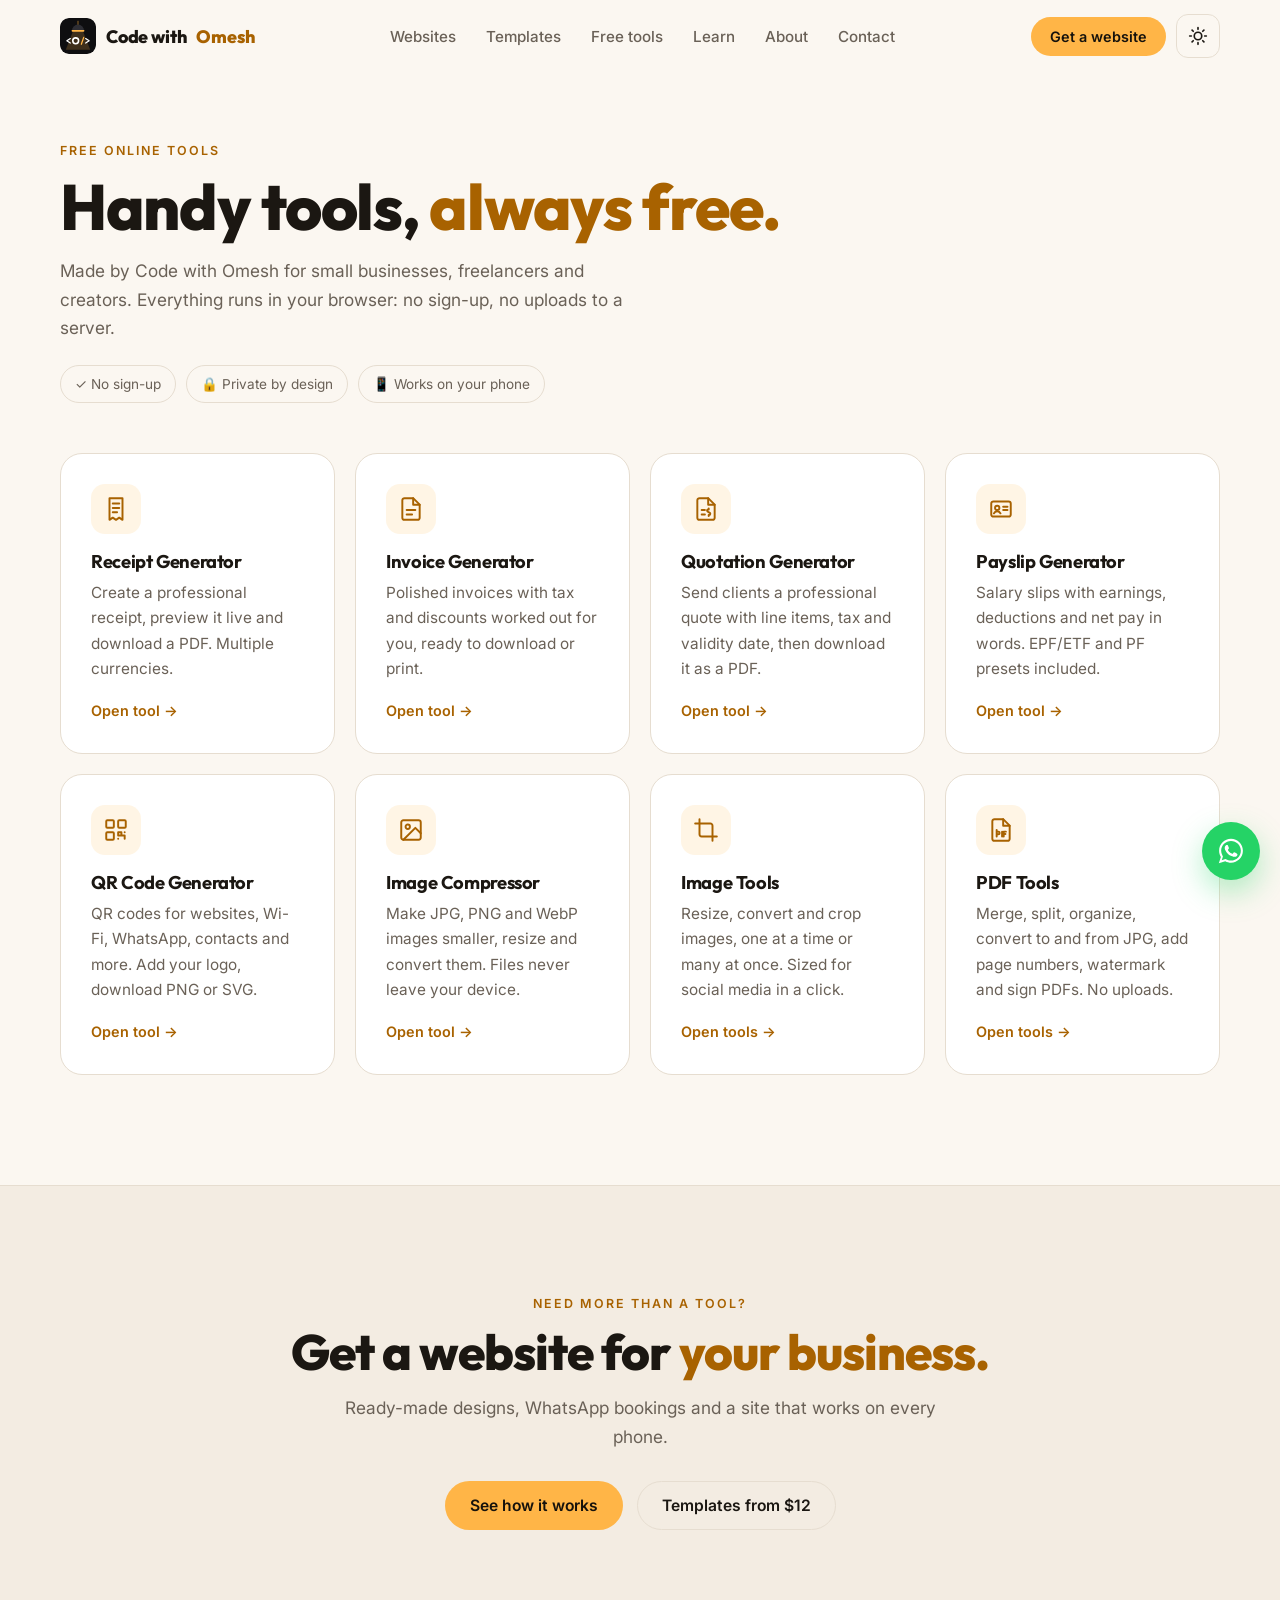
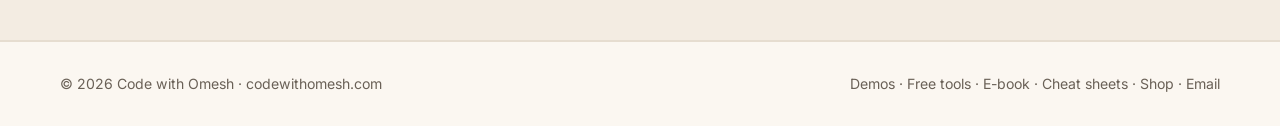
==== commit e6fa2b46: "Add Payslip Generator and Image Tools; update PDF Tools card Eight tools now, shown four per row on " ====
--- a/tools/index.html
+++ b/tools/index.html
@@ -4,7 +4,7 @@
 <meta charset="utf-8">
 <meta name="viewport" content="width=device-width, initial-scale=1">
 <title>Free Online Tools · Code with Omesh</title>
-<meta name="description" content="Free online tools by Code with Omesh: receipt, invoice and quotation generators, a QR code generator, an image compressor and PDF tools. No sign-up, private by design.">
+<meta name="description" content="Free online tools by Code with Omesh: receipt, invoice, quotation and payslip generators, a QR code generator, image tools and PDF tools. No sign-up, private by design.">
 <link rel="canonical" href="https://codewithomesh.com/tools/">
 <meta name="theme-color" content="#0E0E10">
 <script src="/assets/theme-init.js"></script>
@@ -15,7 +15,7 @@
 <meta property="og:site_name" content="Code with Omesh">
 <meta property="og:url" content="https://codewithomesh.com/tools/">
 <meta property="og:title" content="Free Online Tools · Code with Omesh">
-<meta property="og:description" content="Receipt, invoice, quotation and QR code generators, an image compressor and PDF tools. Free, no sign-up, private by design.">
+<meta property="og:description" content="Receipt, invoice, quotation, payslip and QR code generators, plus image and PDF tools. Free, no sign-up, private by design.">
 <meta property="og:image" content="https://codewithomesh.com/assets/og-image.png">
 <meta property="og:image:width" content="1200">
 <meta property="og:image:height" content="630">
@@ -61,29 +61,37 @@
 <section style="padding-top:20px">
   <div class="wrap">
     <div class="grid4" style="margin-top:0">
-      <a class="card tool reveal" href="/tools/receipt-generator/" style="transition-delay:0.00s">
+      <a class="card tool reveal" href="/tools/receipt-generator/">
         <div class="ic"><svg viewBox="0 0 24 24" fill="none" stroke="currentColor" stroke-width="1.8" stroke-linecap="round" stroke-linejoin="round"><path d="M6 2h12v20l-3-2-3 2-3-2-3 2z"/><path d="M9 7h6M9 11h6M9 15h4"/></svg></div>
         <h3>Receipt Generator</h3><p>Create a professional receipt, preview it live and download a PDF. Multiple currencies.</p><span class="go">Open tool →</span>
       </a>
-      <a class="card tool reveal" href="/tools/invoice-generator/" style="transition-delay:0.06s">
+      <a class="card tool reveal" href="/tools/invoice-generator/">
         <div class="ic"><svg viewBox="0 0 24 24" fill="none" stroke="currentColor" stroke-width="1.8" stroke-linecap="round" stroke-linejoin="round"><path d="M14 2H6a2 2 0 0 0-2 2v16a2 2 0 0 0 2 2h12a2 2 0 0 0 2-2V8z"/><path d="M14 2v6h6M8 13h8M8 17h5"/></svg></div>
         <h3>Invoice Generator</h3><p>Polished invoices with tax and discounts worked out for you, ready to download or print.</p><span class="go">Open tool →</span>
       </a>
-      <a class="card tool reveal" href="/tools/quotation-generator/" style="transition-delay:0.12s">
+      <a class="card tool reveal" href="/tools/quotation-generator/">
         <div class="ic"><svg viewBox="0 0 24 24" fill="none" stroke="currentColor" stroke-width="1.8" stroke-linecap="round" stroke-linejoin="round"><path d="M14 2H6a2 2 0 0 0-2 2v16a2 2 0 0 0 2 2h12a2 2 0 0 0 2-2V8z"/><path d="M14 2v6h6"/><path d="M8 13h3M8 17h3M14.5 12.5c-1 0-1.5.5-1.5 1.2s.6 1 1.5 1.3 1.5.6 1.5 1.3-.5 1.2-1.5 1.2M14.5 11.5v1M14.5 17.5v1"/></svg></div>
         <h3>Quotation Generator</h3><p>Send clients a professional quote with line items, tax and validity date, then download it as a PDF.</p><span class="go">Open tool →</span>
       </a>
-      <a class="card tool reveal" href="/tools/qr-code-generator/" style="transition-delay:0.12s">
+      <a class="card tool reveal" href="/tools/payslip-generator/">
+        <div class="ic"><svg viewBox="0 0 24 24" fill="none" stroke="currentColor" stroke-width="1.8" stroke-linecap="round" stroke-linejoin="round"><rect x="3" y="5" width="18" height="14" rx="2"/><circle cx="8.5" cy="11" r="2"/><path d="M5.5 16c.6-1.4 1.7-2 3-2s2.4.6 3 2M14 10h4M14 13h4"/></svg></div>
+        <h3>Payslip Generator</h3><p>Salary slips with earnings, deductions and net pay in words. EPF/ETF and PF presets included.</p><span class="go">Open tool →</span>
+      </a>
+      <a class="card tool reveal" href="/tools/qr-code-generator/">
         <div class="ic"><svg viewBox="0 0 24 24" fill="none" stroke="currentColor" stroke-width="1.8" stroke-linecap="round" stroke-linejoin="round"><rect x="3" y="3" width="7" height="7" rx="1"/><rect x="14" y="3" width="7" height="7" rx="1"/><rect x="3" y="14" width="7" height="7" rx="1"/><path d="M14 14h3v3h-3zM20 14v.01M14 20h.01M17 17h3v3"/></svg></div>
         <h3>QR Code Generator</h3><p>QR codes for websites, Wi-Fi, WhatsApp, contacts and more. Add your logo, download PNG or SVG.</p><span class="go">Open tool →</span>
       </a>
-      <a class="card tool reveal" href="/tools/image-compressor/" style="transition-delay:0.18s">
+      <a class="card tool reveal" href="/tools/image-compressor/">
         <div class="ic"><svg viewBox="0 0 24 24" fill="none" stroke="currentColor" stroke-width="1.8" stroke-linecap="round" stroke-linejoin="round"><rect x="3" y="3" width="18" height="18" rx="2"/><circle cx="9" cy="9" r="2"/><path d="m21 15-5-5L5 21"/></svg></div>
         <h3>Image Compressor</h3><p>Make JPG, PNG and WebP images smaller, resize and convert them. Files never leave your device.</p><span class="go">Open tool →</span>
       </a>
-      <a class="card tool reveal" href="/tools/pdf-tools/" style="transition-delay:0.12s">
+      <a class="card tool reveal" href="/tools/image-tools/">
+        <div class="ic"><svg viewBox="0 0 24 24" fill="none" stroke="currentColor" stroke-width="1.8" stroke-linecap="round" stroke-linejoin="round"><path d="M6 2v14a2 2 0 0 0 2 2h14"/><path d="M18 22V8a2 2 0 0 0-2-2H2"/></svg></div>
+        <h3>Image Tools</h3><p>Resize, convert and crop images, one at a time or many at once. Sized for social media in a click.</p><span class="go">Open tools →</span>
+      </a>
+      <a class="card tool reveal" href="/tools/pdf-tools/">
         <div class="ic"><svg viewBox="0 0 24 24" fill="none" stroke="currentColor" stroke-width="1.8" stroke-linecap="round" stroke-linejoin="round"><path d="M14 2H6a2 2 0 0 0-2 2v16a2 2 0 0 0 2 2h12a2 2 0 0 0 2-2V8z"/><path d="M14 2v6h6"/><path d="M8 13.5h1.5a1.25 1.25 0 0 1 0 2.5H8v-4M8 18v-2"/><path d="M13 13.5v4.5M16.5 13.5H14.5v4.5M14.5 15.75h1.6"/></svg></div>
-        <h3>PDF Tools</h3><p>Merge, split, organize and turn images into PDFs, right in your browser. No uploads, no watermarks.</p><span class="go">Open tools →</span>
+        <h3>PDF Tools</h3><p>Merge, split, organize, convert to and from JPG, add page numbers, watermark and sign PDFs. No uploads.</p><span class="go">Open tools →</span>
       </a>
     </div>
   </div>
--- a/assets/site.css
+++ b/assets/site.css
@@ -97,7 +97,7 @@
 .tpl .row a { flex: 1; justify-content: center; padding: 11px 14px; font-size: .88rem; }
 
 /* free tools */
-.grid4 { display: grid; grid-template-columns: repeat(3, minmax(0, 1fr)); gap: 20px; margin-top: 50px; }
+.grid4 { display: grid; grid-template-columns: repeat(4, minmax(0, 1fr)); gap: 20px; margin-top: 50px; }
 .tool { text-decoration: none; display: flex; flex-direction: column; transition: transform .35s, border-color .3s; }
 .tool:hover { transform: translateY(-6px); border-color: var(--accent); }
 .tool h3 { font-size: 1.15rem; }
